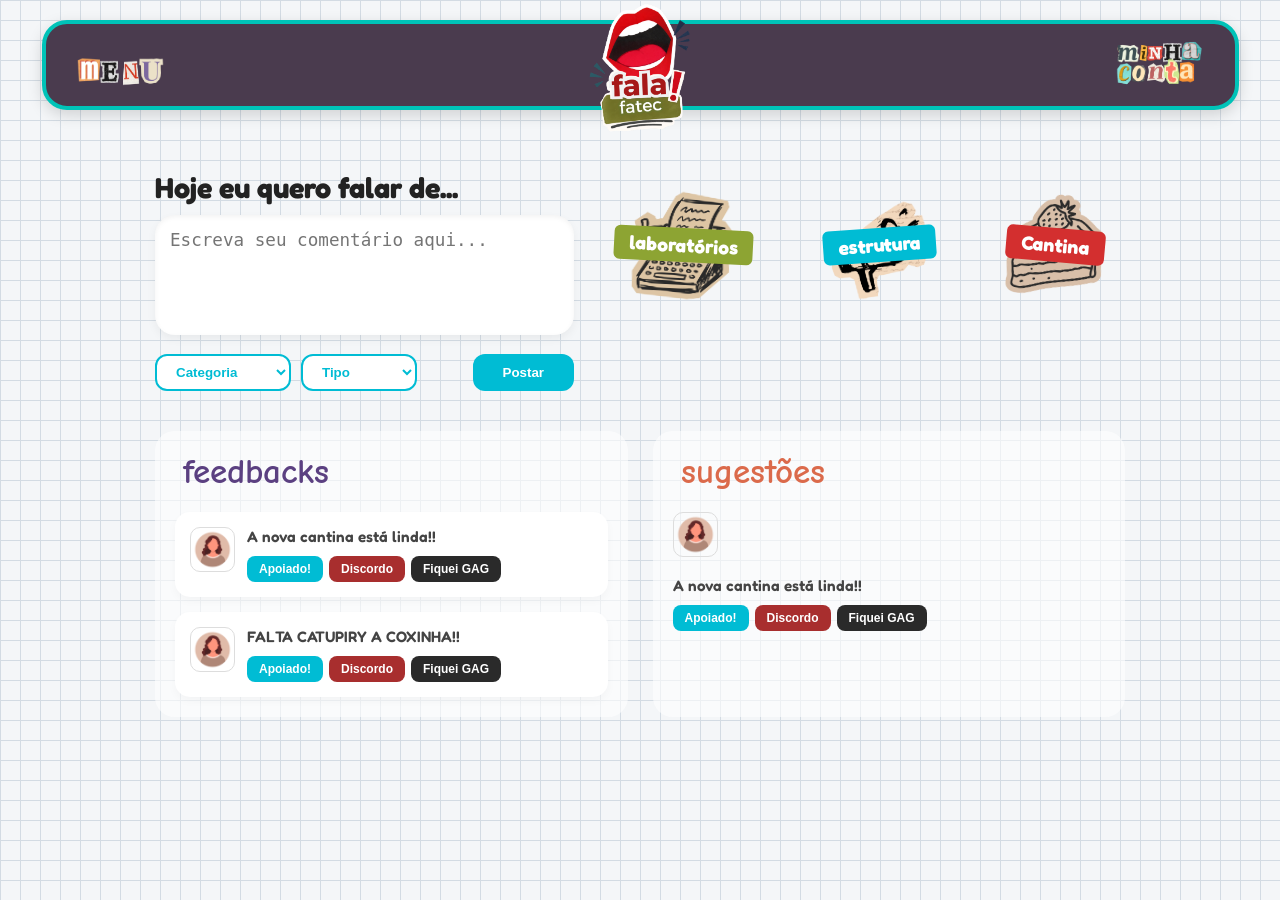
==== index.html @ f78c5240 "Inicio Fala Fatec Front Inicial seguindo o modelo Canva" ====
<!DOCTYPE html>
<html lang="pt-BR">
<head>
  <meta charset="UTF-8">
  <meta name="viewport" content="width=device-width, initial-scale=1.0">
  <title>Fala! Fatec</title>
  
  <link rel="preconnect" href="https://fonts.googleapis.com">
  <link rel="preconnect" href="https://fonts.gstatic.com" crossorigin>
  <link href="https://fonts.googleapis.com/css2?family=Fredoka:wght@400;600;700&family=Comic+Neue:wght@700&display=swap" rel="stylesheet">
  <link rel="stylesheet" href="Css/style.css">
  <link rel="icon" type="image/x-icon" href="img/falafatec.logo.png">
</head>
<body class="bg-quadriculado">


  <header class="navbar-container">
    <div class="navbar">
      <button class="nav-btn font-pop">
        <img src="img/menu.index.png" alt="menu" class="btn-img">
      </button>
      
      <div class="logo-container">
       
        <img src="img/falafatec.logo.png" alt="fala! fatec logo" class="logo-img">
      </div>

      <button class="nav-btn font-pop">
        <img src="img/mnConta.index.png" alt="minha conta" class="btn-img">
      </button>
    </div>
  </header>

  <main class="content-wrapper">
  
    <section class="post-section">
      <div class="post-form-container">
        <h2 class="title-post">Hoje eu quero falar de...</h2>
        
        <div class="textarea-wrapper">
          <textarea id="postText" placeholder="Escreva seu comentário aqui..."></textarea>
        </div>

        <div class="post-controls">
          <select id="categoriaSelect" class="btn-select">
            <option value="" disabled selected>Categoria</option>
            <option value="estrutura">Estrutura</option>
            <option value="laboratorios">Laboratórios</option>
            <option value="cantina">Cantina</option>
          </select>

          <select id="tipoSelect" class="btn-select">
            <option value="" disabled selected>Tipo</option>
            <option value="feedback">Feedback</option>
            <option value="sugestao">Sugestão</option>
          </select>

          <button id="btnPostar" class="btn-postar">Postar</button>
        </div>
      </div>

      <div class="stickers-container">
        <div class="sticker sticker-laboratorios">
          <span>laboratórios</span>
          <img src="img/lab.fig.png" alt="laboratórios" class="sticker-img">
        </div>
        <div class="sticker sticker-cantina">
          <span>Cantina</span>
          <img src="img/cantina.fig.png" alt="cantina" class="sticker-img">
        </div>
        <div class="sticker sticker-estrutura">
          <span>estrutura</span>
          <img src="img/infra.fig.png" alt="estrutura" class="sticker-img">
        </div>
      </div>
    </section>

  
    <section class="feed-grid">
      
     
      <div class="feed-column">
        <h2 class="column-title feedback-title">
          <span class="star-icon"></span> feedbacks
        </h2>
        
        <div id="feedbacksList" class="cards-container">
     
          <article class="post-card">
            <div class="card-avatar">
             
               <img src="img/avatar.png" alt="avatar" class="avatar-img">
            </div>
            <div class="card-content">
              <p class="card-text">A nova cantina está linda!!</p>
              <div class="card-reactions">
                <button class="btn-reaction btn-apoiado">Apoiado!</button>
                <button class="btn-reaction btn-discordo">Discordo</button>
                <button class="btn-reaction btn-gag">Fiquei GAG</button>
              </div>
            </div>
          </article>

          <article class="post-card">
            <div class="card-avatar">
              <img src="img/avatar.png" alt="avatar" class="avatar-img">
            </div>
            <div class="card-content">
              <p class="card-text">FALTA CATUPIRY A COXINHA!!</p>
              <div class="card-reactions">
                <button class="btn-reaction btn-apoiado">Apoiado!</button>
                <button class="btn-reaction btn-discordo">Discordo</button>
                <button class="btn-reaction btn-gag">Fiquei GAG</button>
              </div>
            </div>
          </article>
        </div>
      </div>

  
      <div class="feed-column">
        <h2 class="column-title sugestoes-title">
          <span class="exclamation-icon"></span> sugestões
        </h2>
        
        <div id="sugestoesList" class="cards-container">
          <!-- Card Exemplo -->
            <div class="card-avatar">
              <img src="img/avatar.png" alt="avatar" class="avatar-img">
            </div>
            <div class="card-content">
              <p class="card-text">A nova cantina está linda!!</p>
              <div class="card-reactions">
                <button class="btn-reaction btn-apoiado">Apoiado!</button>
                <button class="btn-reaction btn-discordo">Discordo</button>
                <button class="btn-reaction btn-gag">Fiquei GAG</button>
              </div>
            </div>
          </article>
        </div>
      </div>

    </section>
  </main>

  <script src="js/script.js"></script>
</body>
</html>
---- Css/style.css ----
:root {
  --bg-grid: #e2e8f0;
  --header-bg: #4a3b4e;
  --header-border: #00c3b8;
  --cyan-main: #00bcd4;
  --dark-red: #a82e2e;
  --dark-grey: #2a2a2a;
  --card-bg: #f8fafc;
  --font-pop: 'Comic Neue', 'Fredoka', cursive, sans-serif;
  --font-sans: 'Fredoka', sans-serif;
}

* {
  box-sizing: border-box;
  margin: 0;
  padding: 0;
}

body.bg-quadriculado {
  background-color: #f4f6f8;
  background-image: 
    linear-gradient(#d3dbe3 1px, transparent 1px),
    linear-gradient(90deg, #d3dbe3 1px, transparent 1px);
  background-size: 20px 20px;
  font-family: var(--font-sans);
  color: #333;
  padding-bottom: 50px;
}


.navbar-container {
  display: flex;
  justify-content: center;
  padding: 20px 10px;
}

.navbar {
  width: 95%;
  max-width: 1200px;
  height: 90px;
  background-color: var(--header-bg);
  border: 4px solid var(--header-border);
  border-radius: 25px;
  display: flex;
  justify-content: space-between;
  align-items: center;
  padding: 10px 25px;
  box-shadow: 0px 5px 15px rgba(0,0,0,0.15);
}

.nav-btn {
  background: none;
  border: none;
  color: #fff;
  font-family: var(--font-pop);
  font-size: 1.3rem;
  font-weight: 700;
  cursor: pointer;
  text-transform: uppercase;
  text-shadow: 2px 2px 0px #000;
  line-height: 1;
}

.btn-img {
  height: 140px;
  object-fit: contain;
}

.logo-container {
  display: flex;
  justify-content: center;
  align-items: center;
}

.logo-img {
  max-height: 200px;
  max-width: 400px;
  object-fit: contain;
}

.logo-box {
  display: flex;
  flex-direction: column;
  align-items: center;
  background: #2a1f30;
  padding: 5px 20px;
  border-radius: 12px;
  border: 2px solid #fff;
  transform: rotate(-2deg);
}

.logo-fala {
  color: #fff;
  font-size: 1.8rem;
  font-weight: bold;
  font-family: var(--font-pop);
}

.logo-fatec {
  color: #00c3b8;
  font-size: 1rem;
  margin-top: -8px;
}


.content-wrapper {
  max-width: 1000px;
  margin: 0 auto;
  padding: 0 15px;
}


.post-section {
  display: flex;
  justify-content: space-between;
  align-items: flex-start;
  margin: 40px 0;
  gap: 20px;
}

.post-form-container {
  flex: 1;
  max-width: 600px;
}

.title-post {
  font-size: 1.8rem;
  font-weight: 700;
  color: #222;
  margin-bottom: 10px;
}

.textarea-wrapper textarea {
  width: 100%;
  height: 120px;
  border: none;
  border-radius: 20px;
  padding: 15px;
  font-size: 1.1rem;
  background-color: #ffffff;
  box-shadow: inset 0px 2px 5px rgba(0,0,0,0.05), 0px 4px 10px rgba(0,0,0,0.05);
  resize: none;
  outline: none;
}

.post-controls {
  display: flex;
  gap: 10px;
  margin-top: 15px;
}

.btn-select {
  border: 2px solid var(--cyan-main);
  background: #fff;
  color: var(--cyan-main);
  padding: 8px 15px;
  border-radius: 12px;
  font-weight: 600;
  cursor: pointer;
}

.btn-postar {
  background-color: var(--cyan-main);
  color: white;
  border: none;
  padding: 8px 30px;
  border-radius: 12px;
  font-weight: 700;
  cursor: pointer;
  margin-left: auto;
  transition: transform 0.1s;
}

.btn-postar:active {
  transform: scale(0.95);
}

/* Stickers ao Lado */
.stickers-container {
  display: flex;
  flex-wrap: nowrap;
  gap: 30px;
  align-items: center;
  justify-content: center;
}

.sticker {
  position: relative;
  display: flex;
  flex-direction: column;
  align-items: center;
  justify-content: center;
  padding: 60px 25px;
  border-radius: 15px;
  font-weight: 700;
  font-size: 1.3rem;
  cursor: pointer;
  overflow: hidden;
  min-height: 180px;
  min-width: 150px;
  color: #fff;
}

.sticker:nth-child(1) {
  order: 1;
}

.sticker:nth-child(2) {
  order: 3;
}

.sticker:nth-child(3) {
  order: 2;
}

.sticker-cantina {
  align-self: center;
}

.sticker span {
  position: relative;
  z-index: 2;
  padding: 8px 20px;
  border-radius: 6px;
  font-weight: 700;
  color: #fff;
}

.sticker-laboratorios span {
  background-color: #8da433;
}

.sticker-estrutura span {
  background-color: #00bcd4;
}

.sticker-cantina span {
  background-color: #d32f2f;
}

.sticker {
  position: relative;
  display: flex;
  flex-direction: column;
  align-items: center;
  justify-content: center;
  padding: 50px 20px;
  border-radius: 8px;
  font-weight: 700;
  font-size: 1.2rem;
  cursor: pointer;
  overflow: hidden;
  min-height: 150px;
  min-width: 120px;
}

.sticker-laboratorios {
  background-color: transparent;
  color: #fff;
  transform: rotate(3deg);
}

.sticker-estrutura {
  background-color: transparent;
  color: #fff;
  transform: rotate(-4deg);
}

.sticker-cantina {
  background-color: transparent;
  color: #fff;
  transform: rotate(5deg);
}

.sticker span {
  position: relative;
  z-index: 2;
  padding: 5px 15px;
  border-radius: 6px;
}

.sticker-laboratorios span {
  background-color: #8da433;
}

.sticker-estrutura span {
  background-color: #00bcd4;
}

.sticker-cantina span {
  background-color: #d32f2f;
}

.sticker-img {
  position: absolute;
  top: 0;
  left: 0;
  width: 100%;
  height: 100%;
  object-fit: cover;
  z-index: 1;
}


.feed-grid {
  display: grid;
  grid-template-columns: 1fr 1fr;
  gap: 25px;
}

.feed-column {
  background: rgba(255, 255, 255, 0.6);
  border-radius: 20px;
  padding: 20px;
}

.column-title {
  font-size: 2.2rem;
  font-family: var(--font-pop);
  margin-bottom: 20px;
  display: flex;
  align-items: center;
  gap: 8px;
}

.feedback-title { color: #5b4081; }
.sugestoes-title { color: #db6a4b; }

.cards-container {
  display: flex;
  flex-direction: column;
  gap: 15px;
}


.post-card {
  background: #fff;
  border-radius: 15px;
  padding: 15px;
  display: flex;
  gap: 12px;
  box-shadow: 0px 4px 10px rgba(0,0,0,0.03);
}

.avatar-placeholder {
  width: 45px;
  height: 45px;
  background: #eee;
  border-radius: 10px;
  display: flex;
  align-items: center;
  justify-content: center;
  font-size: 1.5rem;
}

.avatar-img {
  width: 45px;
  height: 45px;
  border-radius: 10px;
  object-fit: cover;

  align-items: center;
  justify-content: center;
  font-size: 1.5rem;
  border: 1px solid #ddd;
}

.card-content {
  flex: 1;
}

.card-text {
  font-size: 0.95rem;
  font-weight: 600;
  margin-bottom: 10px;
  color: #444;
}


.card-reactions {
  display: flex;
  gap: 6px;
}

.btn-reaction {
  border: none;
  padding: 6px 12px;
  border-radius: 8px;
  color: #fff;
  font-size: 0.75rem;
  font-weight: 700;
  cursor: pointer;
  transition: opacity 0.2s;
}

.btn-reaction:hover { opacity: 0.85; }

.btn-apoiado { background-color: var(--cyan-main); }
.btn-discordo { background-color: var(--dark-red); }
.btn-gag { background-color: var(--dark-grey); }


@media (max-width: 768px) {
  .feed-grid { grid-template-columns: 1fr; }
  .post-section { flex-direction: column; }
  .stickers-container { align-items: flex-start; flex-direction: row; }
}
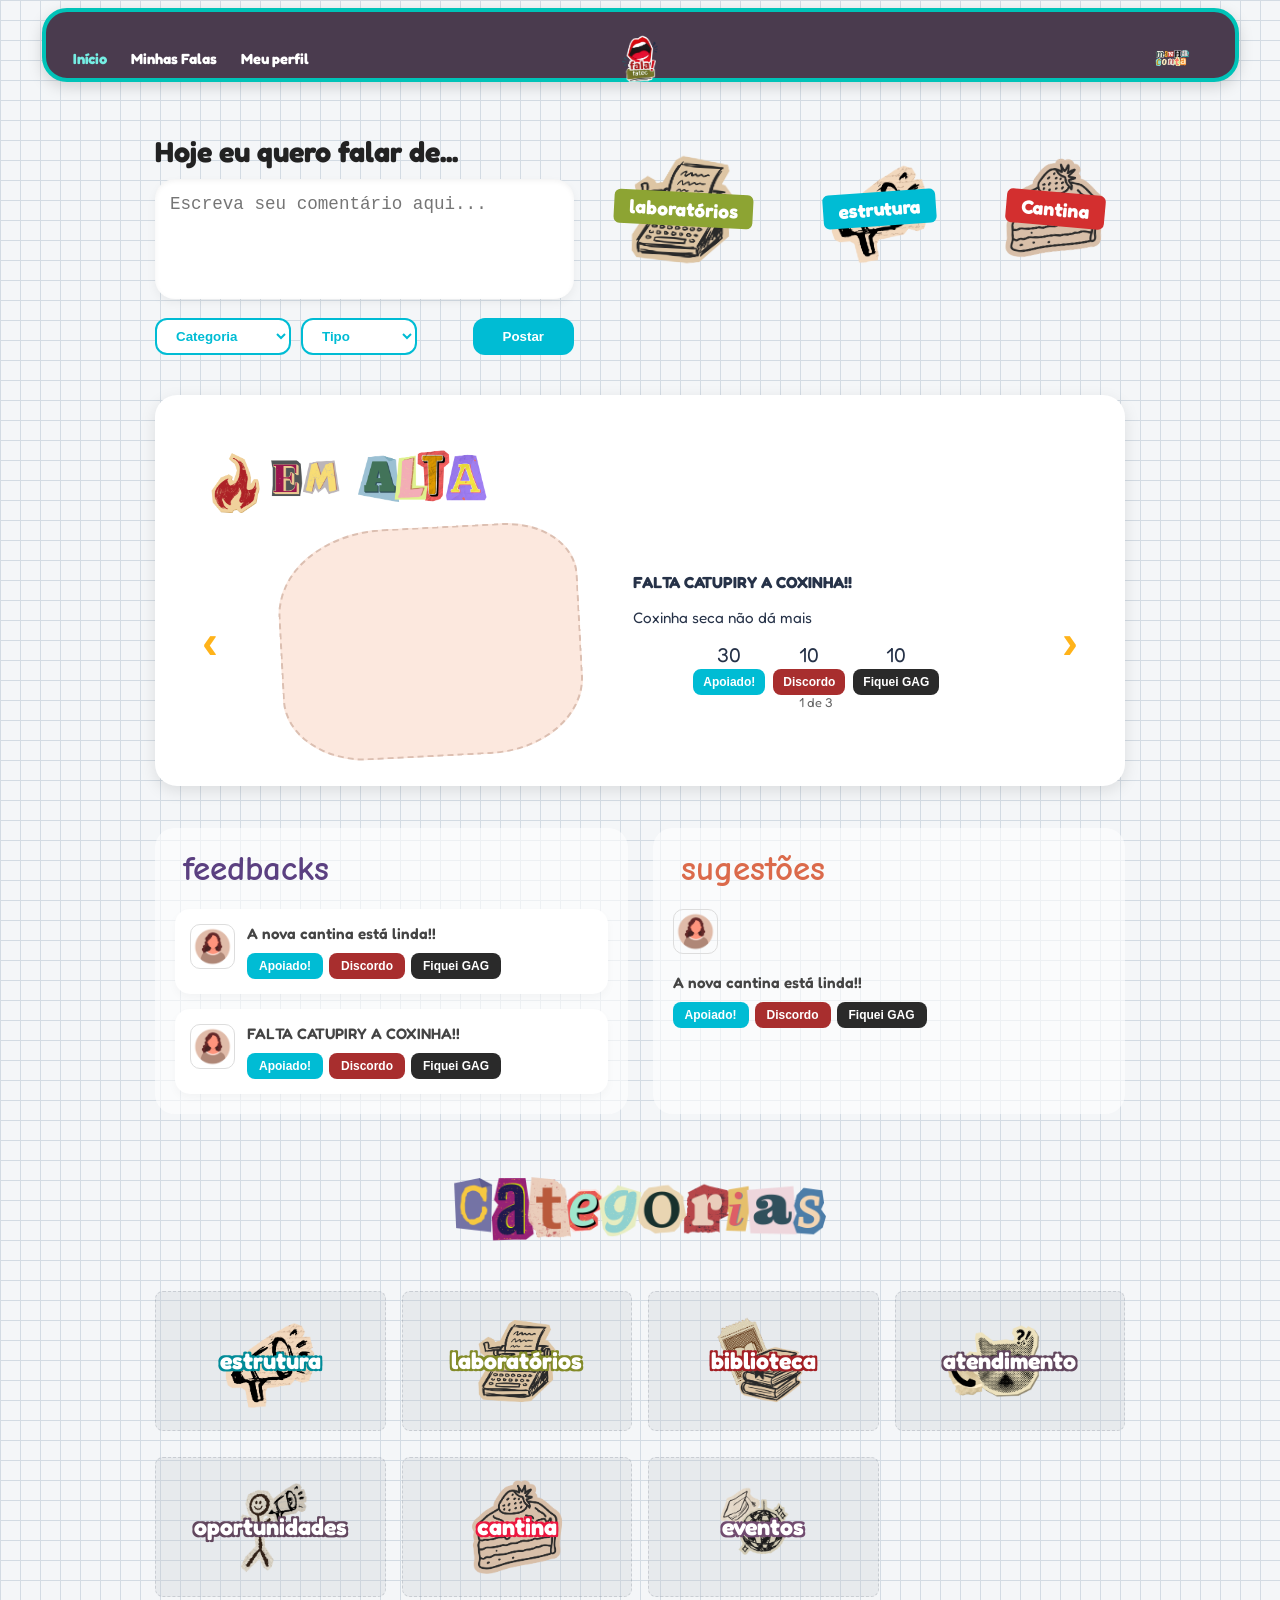
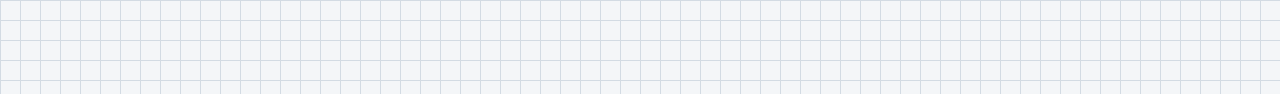
==== commit 0704b2b0: "atualização front paginas novas sem integração backend ainda" ====
--- a/index.html
+++ b/index.html
@@ -9,6 +9,7 @@
   <link rel="preconnect" href="https://fonts.gstatic.com" crossorigin>
   <link href="https://fonts.googleapis.com/css2?family=Fredoka:wght@400;600;700&family=Comic+Neue:wght@700&display=swap" rel="stylesheet">
   <link rel="stylesheet" href="Css/style.css">
+  <link rel="stylesheet" href="Css/navigation.css">
   <link rel="icon" type="image/x-icon" href="img/falafatec.logo.png">
 </head>
 <body class="bg-quadriculado">
@@ -16,18 +17,17 @@
 
   <header class="navbar-container">
     <div class="navbar">
-      <button class="nav-btn font-pop">
-        <img src="img/menu.index.png" alt="menu" class="btn-img">
-      </button>
-      
+      <nav class="primary-nav" aria-label="Navegação principal">
+        <a href="index.html" aria-current="page">Início</a>
+        <a href="minha-conta.html">Minhas Falas</a>
+        <a href="meu-perfil.html">Meu perfil</a>
+      </nav>
       <div class="logo-container">
-       
         <img src="img/falafatec.logo.png" alt="fala! fatec logo" class="logo-img">
       </div>
-
-      <button class="nav-btn font-pop">
-        <img src="img/mnConta.index.png" alt="minha conta" class="btn-img">
-      </button>
+      <a class="nav-btn account-link" href="minha-conta.html" aria-label="Minha conta">
+        <img src="img/mnConta.index.png" alt="" class="btn-img">
+      </a>
     </div>
   </header>
 
@@ -75,7 +75,41 @@
       </div>
     </section>
 
-  
+    <section class="trending-section" aria-labelledby="trendingTitle">
+      <div class="trending-heading">
+        <img id="trendingTitle" class="trending-logo" src="img/emAlta.png" alt="Em alta">
+      </div>
+
+      <div class="trending-carousel" role="region" aria-label="Publicações em alta">
+        <button id="trendPrevious" class="trend-arrow" type="button" aria-label="Publicação anterior">‹</button>
+        <article class="trend-slide" aria-live="polite">
+          <!-- Troque este espaço por uma imagem: <img id="trendArtwork" class="trend-artwork" src="img/sua-imagem.png" alt="Descrição da imagem"> -->
+          <div id="trendArtwork" class="trend-artwork" role="img" aria-label="Espaço reservado para a imagem da publicação"></div>
+          <div class="trend-content">
+            <h2 id="trendTitle" class="trend-title"></h2>
+            <p id="trendDescription" class="trend-description"></p>
+            <div class="trend-reactions" aria-label="Reações">
+              <div class="trend-reaction">
+                <span id="trendSupportedCount" class="trend-count"></span>
+                <button class="btn-reaction btn-apoiado trend-vote" type="button" data-trend-reaction="supported" aria-pressed="false">Apoiado!</button>
+              </div>
+              <div class="trend-reaction">
+                <span id="trendDisagreedCount" class="trend-count"></span>
+                <button class="btn-reaction btn-discordo trend-vote" type="button" data-trend-reaction="disagreed" aria-pressed="false">Discordo</button>
+              </div>
+              <div class="trend-reaction">
+                <span id="trendGaggedCount" class="trend-count"></span>
+                <button class="btn-reaction btn-gag trend-vote" type="button" data-trend-reaction="gagged" aria-pressed="false">Fiquei GAG</button>
+              </div>
+            </div>
+            <p id="trendPosition" class="trend-position" aria-label="Posição no carrossel"></p>
+          </div>
+        </article>
+        <button id="trendNext" class="trend-arrow" type="button" aria-label="Próxima publicação">›</button>
+      </div>
+    </section>
+
+
     <section class="feed-grid">
       
      
@@ -141,6 +175,44 @@
       </div>
 
     </section>
+
+    <section class="categories-section" aria-labelledby="categoriesTitle">
+      <h2 class="categories-heading">
+        <img id="categoriesTitle" class="categories-logo" src="img/categoria.png" alt="Categorias">
+      </h2>
+
+      <div class="categories-grid">
+        <article class="category-card category-structure">
+          <img class="category-image-placeholder" src="img/infra.fig.png" alt="Imagem de estrutura">
+          <h3>estrutura</h3>
+        </article>
+        <article class="category-card category-labs">
+          <img class="category-image-placeholder" src="img/lab.fig.png" alt="Imagem dos laboratórios">
+          <h3>laboratórios</h3>
+        </article>
+        <article class="category-card category-library">
+          <img class="category-image-placeholder" src="img/biblio.png" alt="Imagem da biblioteca">
+          <h3>biblioteca</h3>
+        </article>
+        <article class="category-card category-service">
+          <img class="category-image-placeholder" src="img/att.png" alt="Imagem de atendimento">
+          <h3>atendimento</h3>
+        </article>
+        <article class="category-card category-opportunities">
+          <img class="category-image-placeholder" src="img/oportu.png" alt="Imagem de oportunidades">
+          <h3>oportunidades</h3>
+        </article>
+        <article class="category-card category-canteen">
+          <img class="category-image-placeholder" src="img/cantina.fig.png" alt="Imagem da cantina">
+          <h3>cantina</h3>
+        </article>
+        <article class="category-card category-events">
+          <img class="category-image-placeholder" src="img/evento.png" alt="Imagem de eventos">
+          <h3>eventos</h3>
+        </article>
+      </div>
+    </section>
+
   </main>
 
   <script src="js/script.js"></script>
--- a/Css/style.css
+++ b/Css/style.css
@@ -404,4 +404,214 @@
   .feed-grid { grid-template-columns: 1fr; }
   .post-section { flex-direction: column; }
   .stickers-container { align-items: flex-start; flex-direction: row; }
-}+}
+
+.trending-section {
+  position: relative;
+  min-height: 350px;
+  margin: 24px 0 42px;
+  padding: 18px 34px 22px;
+  overflow: hidden;
+  border-radius: 22px;
+  background: #fff;
+  box-shadow: 0 5px 16px rgba(0, 0, 0, 0.1);
+}
+
+.trending-heading {
+  display: flex;
+  align-items: center;
+  gap: 12px;
+  position: relative;
+  z-index: 1;
+}
+
+.trending-logo {
+  width: clamp(220px, 32vw, 320px);
+  height: 100px;
+  object-fit: cover;
+  object-position: center 35%;
+}
+
+.trending-carousel {
+  display: grid;
+  grid-template-columns: 42px minmax(0, 1fr) 42px;
+  align-items: center;
+  gap: 12px;
+  min-height: 245px;
+  margin-top: 6px;
+}
+
+.trend-arrow {
+  border: 0;
+  background: transparent;
+  color: #ffb31a;
+  font-size: 3rem;
+  font-weight: 700;
+  line-height: 1;
+  cursor: pointer;
+  transition: transform 0.15s ease;
+}
+
+.trend-arrow:hover { transform: scale(1.16); }
+.trend-arrow:focus-visible, .trend-vote:focus-visible { outline: 3px solid #222; outline-offset: 3px; }
+
+.trend-slide {
+  display: grid;
+  grid-template-columns: minmax(170px, 0.9fr) minmax(240px, 1.1fr);
+  align-items: center;
+  gap: clamp(20px, 5vw, 52px);
+  max-width: 720px;
+  width: 100%;
+  margin: 0 auto;
+  animation: trend-appear 0.2s ease-out;
+}
+
+.trend-artwork {
+  display: grid;
+  width: 100%;
+  height: clamp(175px, 22vw, 230px);
+  place-items: center;
+  border-radius: 36% 24% 32% 28%;
+  background: #fce8de;
+  border: 2px dashed rgba(160, 115, 95, 0.35);
+  object-fit: contain;
+  transform: rotate(-3deg);
+}
+
+.trend-content { color: #263248; }
+
+.trend-title {
+  margin-bottom: 16px;
+  font-size: 1rem;
+  font-weight: 700;
+  text-transform: uppercase;
+}
+
+.trend-description {
+  margin-bottom: 18px;
+  font-size: 0.95rem;
+}
+
+.trend-reactions {
+  display: flex;
+  align-items: flex-end;
+  justify-content: center;
+  gap: 8px;
+}
+
+.trend-reaction {
+  display: flex;
+  flex-direction: column;
+  align-items: center;
+  gap: 4px;
+}
+
+.trend-count {
+  font-size: 1.25rem;
+  line-height: 1;
+}
+
+.trend-vote { padding: 6px 10px; white-space: nowrap; }
+.trend-vote[aria-pressed="true"] { box-shadow: 0 0 0 3px rgba(42, 42, 42, 0.22); }
+
+.trend-position {
+  min-height: 1rem;
+  color: #656565;
+  font-size: 0.8rem;
+  text-align: center;
+}
+
+@keyframes trend-appear {
+  from { opacity: 0.55; transform: translateY(4px); }
+  to { opacity: 1; transform: translateY(0); }
+}
+
+@media (max-width: 560px) {
+  .trending-section { padding: 18px 12px; }
+  .trending-logo { width: min(250px, 85vw); height: 80px; }
+  .trending-carousel {
+    grid-template-columns: 28px minmax(0, 1fr) 28px;
+    gap: 5px;
+  }
+  .trend-arrow { font-size: 2.1rem; }
+  .trend-slide { grid-template-columns: 1fr; gap: 18px; }
+  .trend-artwork { height: 130px; }
+  .trend-title, .trend-description { text-align: center; }
+  .trend-vote { padding: 6px 7px; font-size: 0.65rem; }
+}
+
+  .categories-section {
+    margin: 30px 0 42px;
+  }
+
+  .categories-heading {
+    display: flex;
+    justify-content: center;
+    margin-bottom: 12px;
+  }
+
+  .categories-logo {
+    width: min(460px, 85vw);
+    height: 130px;
+    object-fit: cover;
+    object-position: center 50%;
+  }
+
+  .categories-grid {
+    display: grid;
+    grid-template-columns: repeat(4, minmax(0, 1fr));
+    gap: 16px;
+  }
+
+  .category-card {
+    position: relative;
+    display: grid;
+    min-width: 0;
+    min-height: 150px;
+    place-items: center;
+  }
+
+  .category-image-placeholder {
+    display: block;
+    width: 100%;
+    height: 140px;
+    border: 1px dashed rgba(70, 80, 90, 0.18);
+    border-radius: 8px;
+    background: rgba(190, 198, 205, 0.24);
+    object-fit: contain;
+  }
+
+  .category-card h3 {
+    position: absolute;
+    max-width: 100%;
+    padding: 0 4px;
+    color: #fff;
+    font-size: clamp(1rem, 2vw, 1.45rem);
+    font-weight: 700;
+    line-height: 1.1;
+    text-align: center;
+    text-shadow:
+      -2px -2px 0 var(--category-outline),
+      2px -2px 0 var(--category-outline),
+      -2px 2px 0 var(--category-outline),
+      2px 2px 0 var(--category-outline);
+  }
+
+  .category-structure { --category-outline: #008b98; }
+  .category-labs { --category-outline: #838b29; }
+  .category-library { --category-outline: #a32025; }
+  .category-service { --category-outline: #62475e; }
+  .category-opportunities { --category-outline: #62475e; }
+  .category-canteen { --category-outline: #ed1740; }
+  .category-events { --category-outline: #714c70; }
+
+  @media (max-width: 768px) {
+    .categories-grid { grid-template-columns: repeat(2, minmax(0, 1fr)); }
+  }
+
+  @media (max-width: 560px) {
+    .categories-logo { height: 110px; }
+    .categories-grid { gap: 10px; }
+    .category-image-placeholder { height: 120px; }
+    .category-card { min-height: 130px; }
+  }
--- a/Css/navigation.css
+++ b/Css/navigation.css
@@ -0,0 +1,115 @@
+.navbar-container {
+  position: relative;
+  z-index: 20;
+  padding: 8px 10px 12px;
+}
+
+.navbar {
+  display: grid;
+  grid-template-columns: minmax(0, 1fr) auto minmax(0, 1fr);
+  height: 74px;
+  gap: 12px;
+}
+
+.navbar .nav-btn {
+  display: flex;
+  align-items: center;
+  justify-content: center;
+  min-width: 74px;
+  height: 58px;
+  text-decoration: none;
+}
+
+.primary-nav {
+  display: flex;
+  min-width: 0;
+  align-items: center;
+  gap: clamp(8px, 1.6vw, 22px);
+}
+
+.primary-nav a {
+  padding: 8px 2px;
+  color: #fff;
+  font-size: clamp(0.75rem, 1.15vw, 0.95rem);
+  font-weight: 700;
+  text-decoration: none;
+  white-space: nowrap;
+}
+
+.primary-nav a:hover,
+.primary-nav a:focus-visible,
+.primary-nav a[aria-current="page"] {
+  color: #75eee3;
+}
+
+.primary-nav a:focus-visible,
+.account-link:focus-visible {
+  border-radius: 4px;
+  outline: 2px solid #fff;
+  outline-offset: 3px;
+}
+
+.navbar .logo-container {
+  grid-column: 2;
+  grid-row: 1;
+}
+
+.navbar .account-link {
+  grid-column: 3;
+  grid-row: 1;
+  justify-self: end;
+}
+
+.navbar .btn-img {
+  width: 74px;
+  height: 54px;
+}
+
+.navbar .logo-img {
+  width: 100px;
+  height: 72px;
+}
+
+@media (max-width: 680px) {
+  .navbar {
+    grid-template-columns: minmax(0, 1fr) auto;
+    grid-template-rows: 1fr auto;
+    height: auto;
+    min-height: 74px;
+    gap: 0 8px;
+    padding: 8px 12px;
+  }
+
+  .navbar .logo-container {
+    grid-column: 1;
+    grid-row: 1;
+    justify-self: start;
+  }
+
+  .navbar .account-link {
+    grid-column: 2;
+    grid-row: 1;
+  }
+
+  .primary-nav {
+    grid-column: 1 / -1;
+    grid-row: 2;
+    justify-content: center;
+    gap: clamp(14px, 6vw, 32px);
+    padding-top: 4px;
+  }
+
+  .primary-nav a {
+    font-size: 0.85rem;
+  }
+}
+
+@media (max-width: 380px) {
+  .primary-nav {
+    gap: 12px;
+  }
+
+  .primary-nav a {
+    font-size: 0.75rem;
+  }
+}
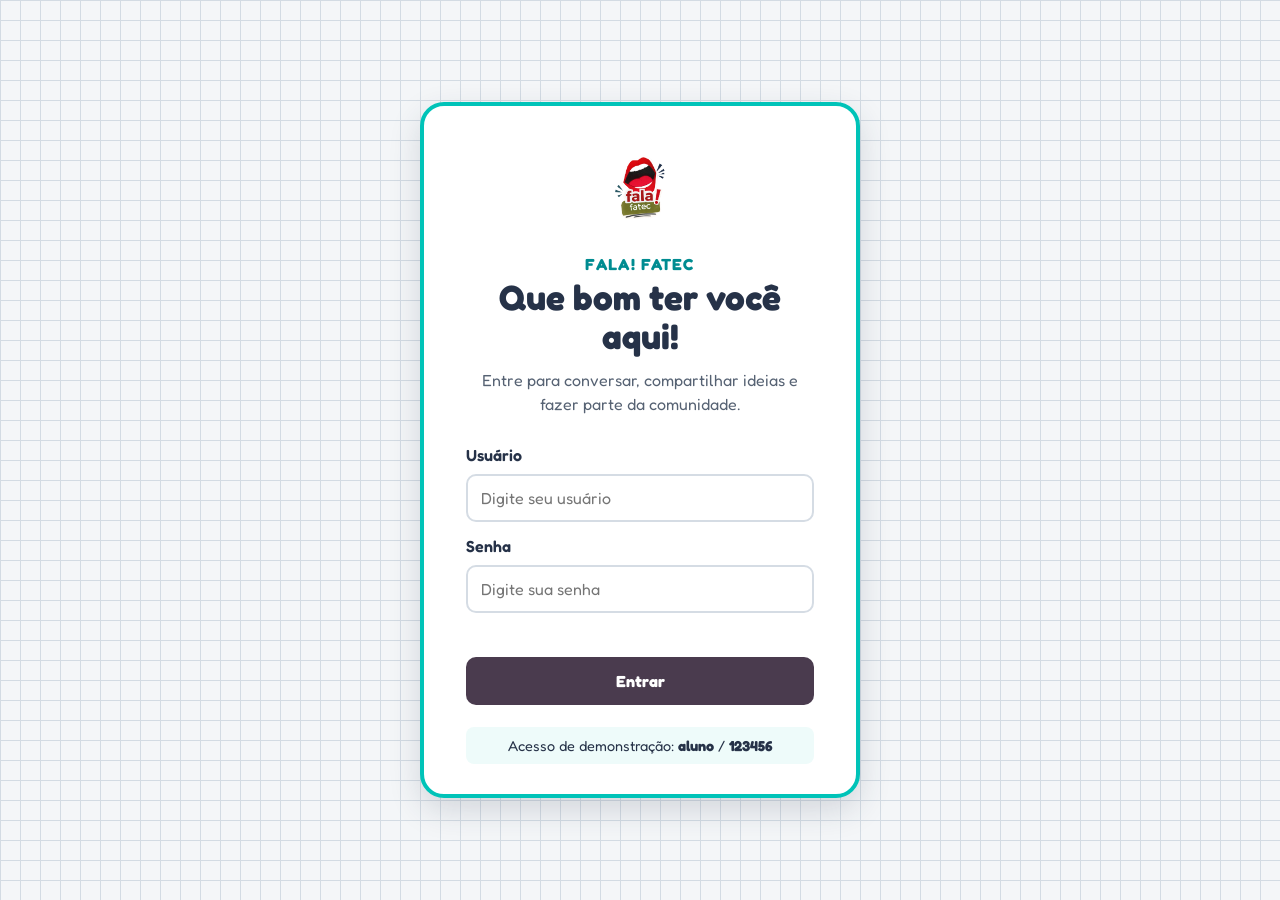
==== commit c41c7bdf: "add login, e boas vintas A parte do backend não esta pronta(por enquanto tudo estatico)" ====
--- a/index.html
+++ b/index.html
@@ -12,7 +12,7 @@
   <link rel="stylesheet" href="Css/navigation.css">
   <link rel="icon" type="image/x-icon" href="img/falafatec.logo.png">
 </head>
-<body class="bg-quadriculado">
+<body class="bg-quadriculado" data-auth-required="true">
 
 
   <header class="navbar-container">
@@ -83,7 +83,7 @@
       <div class="trending-carousel" role="region" aria-label="Publicações em alta">
         <button id="trendPrevious" class="trend-arrow" type="button" aria-label="Publicação anterior">‹</button>
         <article class="trend-slide" aria-live="polite">
-          <!-- Troque este espaço por uma imagem: <img id="trendArtwork" class="trend-artwork" src="img/sua-imagem.png" alt="Descrição da imagem"> -->
+          
           <div id="trendArtwork" class="trend-artwork" role="img" aria-label="Espaço reservado para a imagem da publicação"></div>
           <div class="trend-content">
             <h2 id="trendTitle" class="trend-title"></h2>
@@ -215,6 +215,7 @@
 
   </main>
 
+  <script src="js/auth.js"></script>
   <script src="js/script.js"></script>
 </body>
 </html>
